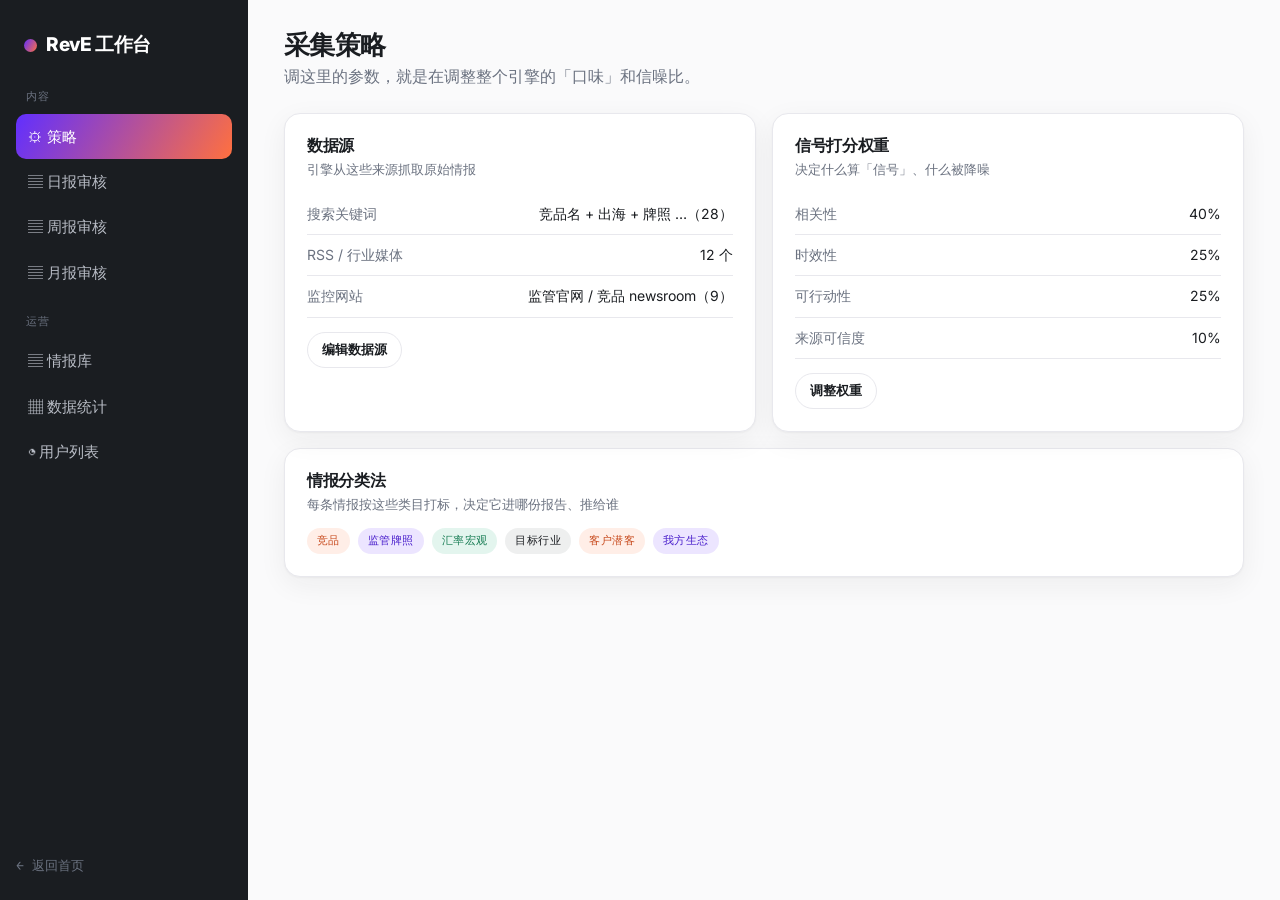
==== web/admin.html @ e2156d73 "feat: 固定两个演示用户 Alex(AE)/Cindy(AM)，扩大每日采集量 - app.html 入口改为两个固定用户卡片，对比 AE/AM 日报差异 - admin 用户列表精简为 Alex" ====
<!DOCTYPE html>
<html lang="zh-CN">
<head>
<meta charset="UTF-8">
<meta name="viewport" content="width=device-width,initial-scale=1">
<title>RevE 工作台 · Airwallex 销售情报</title>
<link rel="preconnect" href="https://fonts.googleapis.com">
<link href="https://fonts.googleapis.com/css2?family=Inter:wght@400;500;600;700;800&family=JetBrains+Mono:wght@400;600&display=swap" rel="stylesheet">
<link rel="stylesheet" href="assets/style.css">
</head>
<body>
<div class="admin">
  <!-- 侧栏 -->
  <aside class="side">
    <div class="wordmark"><span class="dot"></span>RevE 工作台</div>
    <div class="nav-label">内容</div>
    <div class="navitem on" data-p="p-strategy" onclick="nav(this)">⚙ 策略</div>
    <div class="navitem" data-p="p-daily" onclick="nav(this); loadReports()">▤ 日报审核</div>
    <div class="navitem" data-p="p-weekly" onclick="nav(this); loadWeekly()">▤ 周报审核</div>
    <div class="navitem" data-p="p-monthly" onclick="nav(this)">▤ 月报审核</div>
    <div class="nav-label">运营</div>
    <div class="navitem" data-p="p-db" onclick="nav(this); loadDB()">▤ 情报库</div>
    <div class="navitem" data-p="p-stats" onclick="nav(this)">▦ 数据统计</div>
    <div class="navitem" data-p="p-users" onclick="nav(this)">◔ 用户列表</div>
    <div style="position:absolute;bottom:22px"><a class="back" href="index.html" style="color:#6B7280">← 返回首页</a></div>
  </aside>

  <!-- 主区 -->
  <main class="main">

    <!-- 策略 -->
    <section id="p-strategy" class="panel on">
      <h1>采集策略</h1>
      <p class="desc">调这里的参数，就是在调整整个引擎的「口味」和信噪比。</p>
      <div class="grid-2">
        <div class="card tile">
          <h4>数据源</h4>
          <div class="hint">引擎从这些来源抓取原始情报</div>
          <div class="kv"><span class="k">搜索关键词</span><span>竞品名 + 出海 + 牌照 …（28）</span></div>
          <div class="kv"><span class="k">RSS / 行业媒体</span><span>12 个</span></div>
          <div class="kv"><span class="k">监控网站</span><span>监管官网 / 竞品 newsroom（9）</span></div>
          <button class="btn btn-ghost btn-sm" style="margin-top:14px">编辑数据源</button>
        </div>
        <div class="card tile">
          <h4>信号打分权重</h4>
          <div class="hint">决定什么算「信号」、什么被降噪</div>
          <div class="kv"><span class="k">相关性</span><span>40%</span></div>
          <div class="kv"><span class="k">时效性</span><span>25%</span></div>
          <div class="kv"><span class="k">可行动性</span><span>25%</span></div>
          <div class="kv"><span class="k">来源可信度</span><span>10%</span></div>
          <button class="btn btn-ghost btn-sm" style="margin-top:14px">调整权重</button>
        </div>
      </div>
      <div class="card tile" style="margin-top:16px">
        <h4>情报分类法</h4>
        <div class="hint">每条情报按这些类目打标，决定它进哪份报告、推给谁</div>
        <div style="display:flex;gap:8px;flex-wrap:wrap;margin-top:6px">
          <span class="chip cat-竞品">竞品</span><span class="chip cat-监管">监管牌照</span>
          <span class="chip cat-汇率">汇率宏观</span><span class="chip cat-行业">目标行业</span>
          <span class="chip cat-客户">客户潜客</span><span class="chip cat-我方">我方生态</span>
        </div>
      </div>
    </section>

    <!-- 日报审核 -->
    <section id="p-daily" class="panel">
      <h1>日报审核</h1>
      <p class="desc">引擎按天编排出候选日报（草稿），人工预览后确认发布。</p>
      <div class="card sched-card" onclick="openSched('日报')">
        <h4>⏰ 时间设置</h4>
        <div class="when"><span class="lab">审核时间：</span>每天 17:00</div>
        <div class="when"><span class="lab">发出时间：</span>每周一 09:30</div>
        <div class="statusline">点击修改</div>
      </div>
      <div style="margin-top:20px" id="reportList"><div class="muted">加载中…</div></div>
    </section>

    <!-- 周报审核 -->
    <section id="p-weekly" class="panel">
      <h1>周报审核</h1>
      <p class="desc">周报为人工编排、脚本上传的成品；按周排期，发布日 = 当周周一。</p>
      <div class="card sched-card" onclick="openSched('周报')">
        <h4>⏰ 时间设置</h4>
        <div class="when"><span class="lab">审核时间：</span>每周五 15:00</div>
        <div class="when"><span class="lab">发出时间：</span>每周一 09:30</div>
        <div class="statusline">点击修改</div>
      </div>
      <div style="margin-top:20px" id="weeklySlots"><div class="muted">加载中…</div></div>
    </section>

    <!-- 月报审核 -->
    <section id="p-monthly" class="panel">
      <h1>月报审核</h1>
      <p class="desc">人主导、AI 辅助的深度特刊。</p>
      <div class="card sched-card" onclick="openSched('月报')">
        <h4>⏰ 时间设置</h4>
        <div class="when"><span class="lab">审核时间：</span>每月 25 号</div>
        <div class="when"><span class="lab">发出时间：</span>每月 1 号 09:30</div>
        <div class="statusline">点击修改</div>
      </div>
      <div style="margin-top:20px" class="draftrow">
        <div><span class="pill draft">草稿</span>&nbsp; 月报 · 2026年6月特刊</div>
        <div style="display:flex;gap:8px"><a class="btn btn-ghost btn-sm" href="app.html">预览</a><button class="btn btn-grad btn-sm">确认发布</button></div>
      </div>
    </section>

    <!-- 数据统计 -->
    <section id="p-stats" class="panel">
      <h1>数据统计</h1>
      <p class="desc">谁看了什么、用了什么——让效果可被衡量，并回流去优化策略。</p>
      <div class="grid-3">
        <div class="card stat"><div class="n grad">82%</div><div class="l">本周日报打开率</div></div>
        <div class="card stat"><div class="n grad">37</div><div class="l">「生成话术」点击次数</div></div>
        <div class="card stat"><div class="n grad">5</div><div class="l">由情报触发的新建商机</div></div>
      </div>
      <div class="card tile" style="margin-top:16px">
        <h4>最被使用的情报（本周）</h4>
        <div class="hint">这些信号最常被点开/生成话术，可在策略里加权</div>
        <div class="kv"><span class="k">SHEIN 开放韩国站</span><span>14 次话术生成</span></div>
        <div class="kv"><span class="k">拉美中东新蓝海</span><span>9 次</span></div>
        <div class="kv"><span class="k">XTransfer IPO</span><span>7 次</span></div>
      </div>
    </section>

    <!-- 用户列表 -->
    <section id="p-users" class="panel">
      <h1>用户列表</h1>
      <p class="desc">管理身份、角色与负责的客户档案——这同时是个性化与路由的依据。</p>
      <div class="card tile">
        <table class="tbl">
          <thead><tr><th>姓名</th><th>角色</th><th>负责行业</th><th>本周活跃</th></tr></thead>
          <tbody>
            <tr><td>Alex</td><td>AE · 拓新</td><td>跨境电商</td><td>高</td></tr>
            <tr><td>Cindy</td><td>AM · 客户成功</td><td>SaaS</td><td>高</td></tr>
          </tbody>
        </table>
      </div>
    </section>

    <!-- 情报库 -->
    <section id="p-db" class="panel">
      <h1>情报库</h1>
      <p class="desc">引擎采集 + Refiner 加工后的真实数据，直接看库里有什么。</p>
      <div id="dbStats" class="grid-3" style="margin-bottom:16px"></div>
      <div class="tabs" style="padding:0 0 14px">
        <button class="tab on" data-f="refined" onclick="dbFilter(this)">已加工（信号）</button>
        <button class="tab" data-f="irrelevant" onclick="dbFilter(this)">已降噪（噪音）</button>
        <button class="tab" data-f="all" onclick="dbFilter(this)">全部</button>
      </div>
      <div class="card tile" style="padding:0;overflow:auto;max-height:64vh">
        <table class="tbl" id="dbTable">
          <thead><tr><th>状态</th><th>分类</th><th>角色</th><th>信号</th><th>分</th><th>来源</th><th>标题</th><th>点评</th></tr></thead>
          <tbody><tr><td colspan="8" style="padding:18px;color:var(--muted)">加载中…</td></tr></tbody>
        </table>
      </div>
    </section>

  </main>
</div>

<!-- 时间设置 modal -->
<div class="modal-bg" id="schedModal">
  <div class="modal">
    <button class="modal-x" onclick="closeSched()">×</button>
    <div class="eyebrow">时间设置</div>
    <h3 id="schedTitle"></h3>
    <div class="field"><label>审核时间</label><input id="reviewTime" type="text"></div>
    <div class="field"><label>发出时间</label><input id="sendTime" type="text"></div>
    <button class="btn btn-grad" style="justify-content:center" onclick="closeSched()">保存设置</button>
  </div>
</div>

<!-- 报告预览 modal -->
<div class="modal-bg" id="reportModal">
  <div class="modal" style="max-width:680px">
    <button class="modal-x" onclick="closeReport()">×</button>
    <div class="eyebrow">日报预览</div>
    <h3 id="mTitle"></h3>
    <div id="mBody" style="max-height:60vh;overflow:auto;margin-top:10px"></div>
  </div>
</div>

<script src="assets/data.js"></script>
<script>
function nav(el){
  document.querySelectorAll('.navitem').forEach(n=>n.classList.remove('on'));
  document.querySelectorAll('.panel').forEach(p=>p.classList.remove('on'));
  el.classList.add('on');
  document.getElementById(el.dataset.p).classList.add('on');
}
// ===== 日报审核：拉取按天编排出的报告草稿 =====
const RDIR='data/reports/';
let REPORTS=null, APPROVED={};
async function loadReports(){
  if(REPORTS){ renderReports(); return; }
  try{
    const r=await fetch(RDIR+'index.json',{cache:'no-store'}); REPORTS=(await r.json()).reports||[];
  }catch(e){ document.getElementById('reportList').innerHTML='<div class="muted">加载失败：'+e+'</div>'; return; }
  renderReports();
}
function renderReports(){
  const esc=s=>(s||'').toString().replace(/</g,'&lt;');
  document.getElementById('reportList').innerHTML = REPORTS.map(r=>{
    const key=r.date+'_'+r.role, pub=APPROVED[key];
    return '<div class="draftrow">'+
      '<div style="flex:1">'+
        '<span class="pill '+(pub?'live':'draft')+'">'+(pub?'已发布':'草稿')+'</span>&nbsp; '+
        '<b>'+r.date+' · '+r.role+'</b> <span class="muted" style="font-size:12px">'+r.count+' 条</span>'+
        '<div class="muted" style="font-size:12.5px;margin-top:4px">'+esc(r.lede)+'</div>'+
      '</div>'+
      '<div style="display:flex;gap:8px;align-items:center">'+
        '<button class="btn btn-ghost btn-sm" onclick="previewReport(\''+r.file+'\')">预览</button>'+
        '<button class="btn btn-grad btn-sm" onclick="approveReport(\''+key+'\',this)">'+(pub?'已发布':'通过发布')+'</button>'+
      '</div></div>';
  }).join('');
}
function approveReport(key,btn){ APPROVED[key]=true; btn.textContent='已发布'; btn.closest('.draftrow').querySelector('.pill').className='pill live'; btn.closest('.draftrow').querySelector('.pill').textContent='已发布'; }
async function previewReport(file){
  let d; try{ d=await (await fetch(RDIR+file,{cache:'no-store'})).json(); }catch(e){ return; }
  const esc=s=>(s||'').toString().replace(/</g,'&lt;');
  document.getElementById('mTitle').textContent=d.date+' · '+d.role+' 日报';
  document.getElementById('mBody').innerHTML='<div class="muted" style="margin-bottom:12px">'+esc(d.lede)+'</div>'+
    d.items.map((it,i)=>'<div style="padding:12px 0;border-top:1px solid var(--line)">'+
      '<div style="display:flex;gap:6px;flex-wrap:wrap;margin-bottom:6px"><span class="chip cat-'+((it.category||[])[0]||'行业')+'">'+(it.category||[]).join('/')+'</span><span class="chip">'+esc(it.signal_type)+'</span><span class="chip">分 '+it.score+'</span></div>'+
      '<b>'+(i+1)+'. '+esc(it.title)+'</b>'+
      '<div style="font-size:13px;color:#33373E;margin-top:4px">点评：'+esc(it.comment)+'</div>'+
      '<div style="font-size:13px;color:#33373E">动作：'+esc(it.action)+'</div>'+
      '<div class="src" style="margin-top:4px">来源：'+esc(it.source)+'</div></div>').join('');
  document.getElementById('reportModal').classList.add('show');
}
function closeReport(){document.getElementById('reportModal').classList.remove('show');}

const SCHED={
  '日报':{r:'每天 17:00', s:'每周一 09:30'},
  '周报':{r:'每周五 15:00', s:'每周一 09:30'},
  '月报':{r:'每月 25 号', s:'每月 1 号 09:30'}
};
function openSched(t){
  document.getElementById('schedTitle').textContent=t+' · 时间设置';
  document.getElementById('reviewTime').value=SCHED[t].r;
  document.getElementById('sendTime').value=SCHED[t].s;
  document.getElementById('schedModal').classList.add('show');
}
function closeSched(){document.getElementById('schedModal').classList.remove('show');}
document.getElementById('schedModal').addEventListener('click',e=>{if(e.target.id==='schedModal')closeSched();});

// ===== 情报库浏览（拉取引擎导出的 data/news.json）=====
let DB=null, DBFILTER='refined';
async function loadDB(){
  if(DB){ renderDB(); return; }
  try{
    const r=await fetch('data/news.json',{cache:'no-store'});
    DB=await r.json();
  }catch(e){
    document.querySelector('#dbTable tbody').innerHTML='<tr><td colspan="8" style="padding:18px">加载失败：'+e+'（引擎还没导出 data/news.json？）</td></tr>';
    return;
  }
  const s=DB.stats||{};
  document.getElementById('dbStats').innerHTML=
    statCard('总采集',s.total)+statCard('已加工 · 信号',s.refined)+statCard('已降噪 · 噪音',s.irrelevant);
  renderDB();
}
function statCard(l,n){return '<div class="card stat"><div class="n grad">'+(n??0)+'</div><div class="l">'+l+'</div></div>';}
function dbFilter(btn){
  document.querySelectorAll('#p-db .tab').forEach(t=>t.classList.remove('on'));
  btn.classList.add('on'); DBFILTER=btn.dataset.f; renderDB();
}
function renderDB(){
  if(!DB) return;
  const esc=s=>(s||'').toString().replace(/</g,'&lt;');
  let items=(DB.items||[]);
  if(DBFILTER!=='all') items=items.filter(i=>i.status===DBFILTER);
  const rows=items.map(i=>
    '<tr>'+
    '<td><span class="pill '+(i.status==='refined'?'live':'draft')+'">'+esc(i.status)+'</span></td>'+
    '<td style="font-size:12px">'+(i.category||[]).join('/')+'</td>'+
    '<td style="font-size:12px">'+(i.roles||[]).join('/')+'</td>'+
    '<td style="font-size:12px">'+esc(i.signal_type)+'</td>'+
    '<td>'+(i.s_total??'')+'</td>'+
    '<td style="font-size:12px;color:var(--muted);max-width:120px;overflow:hidden;text-overflow:ellipsis;white-space:nowrap">'+esc(i.source)+'</td>'+
    '<td style="max-width:300px"><a href="'+esc(i.url)+'" target="_blank">'+esc(i.title)+'</a></td>'+
    '<td style="max-width:340px;font-size:12.5px;color:#33373E">'+esc(i.comment)+'</td>'+
    '</tr>').join('');
  document.querySelector('#dbTable tbody').innerHTML=rows||'<tr><td colspan="8" style="padding:18px;color:var(--muted)">该筛选下无数据</td></tr>';
}

// ===== 周报审核：按周 slots（来自 /api/slots），脚本上传后这里出现草稿 → 通过发布 =====
const ST={empty:['待制作','draft'], draft:['草稿·待审核','draft'], published:['已发布','live']};
async function loadWeekly(){
  let slots;
  try{ slots=(await (await fetch('/api/slots?type=weekly',{cache:'no-store'})).json()).slots; }
  catch(e){ document.getElementById('weeklySlots').innerHTML='<div class="muted">加载失败：'+e+'（API 没起？）</div>'; return; }
  const esc=s=>(s||'').toString().replace(/</g,'&lt;');
  document.getElementById('weeklySlots').innerHTML = slots.map(s=>{
    const [label,cls]=ST[s.state]||ST.empty;
    const preview = s.url ? '<a class="btn btn-ghost btn-sm" href="'+s.url+'" target="_blank">预览</a>' : '';
    const pub = s.state==='draft' ? '<button class="btn btn-grad btn-sm" onclick="publishWeekly(\''+s.period+'\',this)">通过发布</button>' : '';
    return '<div class="draftrow">'+
      '<div style="flex:1"><span class="pill '+cls+'">'+label+'</span>&nbsp; <b>周报 · '+s.period+' 当周</b>'+
      (s.title?' <span class="muted" style="font-size:12px">'+esc(s.title)+'</span>':'')+
      ' <span class="muted" style="font-size:12px">（发布日 '+s.period+'）</span></div>'+
      '<div style="display:flex;gap:8px">'+preview+pub+'</div></div>';
  }).join('');
}
async function publishWeekly(period,btn){
  btn.disabled=true; btn.textContent='发布中…';
  try{
    const fd=new FormData(); fd.append('period',period); fd.append('type','weekly');
    const r=await fetch('/api/publish',{method:'POST',body:fd});
    if(!r.ok) throw new Error(r.status);
    loadWeekly();
  }catch(e){ btn.disabled=false; btn.textContent='通过发布'; alert('发布失败：'+e); }
}
</script>
</body>
</html>
---- web/assets/style.css ----
/* ===== Airwallex 销售情报平台 · 设计系统 =====
   品牌色：Shark #1A1D21 / Violet #612FFF / Orange #FF703F / White
   签名：紫→橙渐变 */

:root{
  --shark:#1A1D21;
  --ink:#1A1D21;
  --violet:#612FFF;
  --orange:#FF703F;
  --grad:linear-gradient(120deg,#612FFF 0%,#FF703F 100%);
  --grad-soft:linear-gradient(120deg,rgba(97,47,255,.10),rgba(255,112,63,.10));
  --paper:#FAFAFB;
  --card:#FFFFFF;
  --line:#E8E8ED;
  --muted:#6B7280;
  --muted-2:#9AA0AA;
  --ok:#1FA971;
  --radius:16px;
  --radius-sm:10px;
  --maxw:1120px;
  --shadow:0 1px 2px rgba(26,29,33,.04),0 8px 28px rgba(26,29,33,.06);
  --font:'Inter',-apple-system,BlinkMacSystemFont,'Segoe UI','PingFang SC','Microsoft YaHei',sans-serif;
  --mono:'JetBrains Mono','SFMono-Regular',Menlo,Consolas,monospace;
}

*{box-sizing:border-box}
html{scroll-behavior:smooth}
body{
  margin:0;font-family:var(--font);color:var(--ink);
  background:var(--paper);line-height:1.6;
  -webkit-font-smoothing:antialiased;
}
a{color:inherit;text-decoration:none}
h1,h2,h3,h4{margin:0;line-height:1.15;letter-spacing:-.02em;font-weight:700}
p{margin:0 0 1em}
img{max-width:100%}

.wrap{max-width:var(--maxw);margin:0 auto;padding:0 24px}
.eyebrow{font-family:var(--mono);font-size:12px;letter-spacing:.12em;text-transform:uppercase;color:var(--muted)}
.grad-text{background:var(--grad);-webkit-background-clip:text;background-clip:text;color:transparent}
.muted{color:var(--muted)}

/* ---- buttons ---- */
.btn{display:inline-flex;align-items:center;gap:8px;font-family:var(--font);font-weight:600;
  font-size:15px;padding:12px 20px;border-radius:999px;border:0;cursor:pointer;transition:.18s ease;
  background:var(--shark);color:#fff}
.btn:hover{transform:translateY(-1px)}
.btn:focus-visible{outline:2px solid var(--violet);outline-offset:2px}
.btn-grad{background:var(--grad);color:#fff}
.btn-ghost{background:transparent;color:var(--ink);border:1px solid var(--line)}
.btn-sm{padding:8px 14px;font-size:13px}

/* ---- tags / badges ---- */
.chip{display:inline-flex;align-items:center;gap:6px;font-family:var(--mono);font-size:11px;
  letter-spacing:.04em;padding:4px 10px;border-radius:999px;background:#F1F1F4;color:var(--muted);white-space:nowrap}
.chip.cat-竞品{background:rgba(255,112,63,.12);color:#C7491C}
.chip.cat-监管{background:rgba(97,47,255,.12);color:#4A1FCC}
.chip.cat-汇率{background:rgba(31,169,113,.12);color:#137A50}
.chip.cat-行业{background:rgba(26,29,33,.07);color:#1A1D21}
.chip.cat-客户{background:rgba(255,112,63,.12);color:#C7491C}
.chip.cat-我方{background:rgba(97,47,255,.12);color:#4A1FCC}
.badge-role{font-family:var(--mono);font-size:11px;font-weight:600;padding:3px 8px;border-radius:6px;
  border:1px solid var(--line);color:var(--muted)}
.signal-hot{color:var(--orange);font-weight:700}

/* ---- cards ---- */
.card{background:var(--card);border:1px solid var(--line);border-radius:var(--radius);box-shadow:var(--shadow)}

/* ========== HUB (index) ========== */
.hub{background:var(--shark);color:#fff;min-height:100vh;display:flex;flex-direction:column}
.hub .topbar{display:flex;align-items:center;justify-content:space-between;padding:22px 0}
.wordmark{font-weight:800;font-size:19px;letter-spacing:-.02em;display:flex;align-items:center;gap:9px}
.wordmark .dot{width:13px;height:13px;border-radius:50%;background:var(--grad)}
.hub-hero{flex:1;display:flex;flex-direction:column;justify-content:center;padding:40px 0 24px}
.hub-hero h1{font-size:clamp(38px,6vw,72px);font-weight:800;max-width:16ch}
.hub-hero .lead{font-size:clamp(17px,2vw,21px);color:#B9BDC6;max-width:54ch;margin-top:20px}
.entry-grid{display:grid;grid-template-columns:repeat(3,1fr);gap:18px;padding:40px 0 60px}
.entry{position:relative;display:block;padding:28px;border-radius:var(--radius);
  background:#23272D;border:1px solid #2E333A;transition:.2s ease;overflow:hidden}
.entry:hover{transform:translateY(-3px);border-color:#3a4049}
.entry:focus-visible{outline:2px solid var(--violet);outline-offset:2px}
.entry .num{font-family:var(--mono);font-size:13px;color:var(--orange)}
.entry h3{font-size:22px;margin:14px 0 8px}
.entry p{color:#9AA0AA;font-size:14px;margin:0 0 20px}
.entry .go{font-family:var(--mono);font-size:13px;color:#fff}
.entry::after{content:"";position:absolute;left:0;bottom:0;height:3px;width:100%;background:var(--grad);
  transform:scaleX(0);transform-origin:left;transition:transform .25s ease}
.entry:hover::after{transform:scaleX(1)}

/* ========== shared light page header ========== */
.pagehead{background:#fff;border-bottom:1px solid var(--line);position:sticky;top:0;z-index:20}
.pagehead .row{display:flex;align-items:center;justify-content:space-between;padding:16px 0}
.pagehead .wordmark{color:var(--ink)}
.back{font-family:var(--mono);font-size:13px;color:var(--muted)}

/* ========== solution page ========== */
.sol-hero{padding:64px 0 36px}
.sol-hero h1{font-size:clamp(32px,5vw,56px);max-width:18ch}
.sol-hero .lead{font-size:19px;color:var(--muted);max-width:60ch;margin-top:18px}
.sol-layout{display:grid;grid-template-columns:220px 1fr;gap:48px;padding:24px 0 80px;align-items:start}
.sol-toc{position:sticky;top:88px;font-size:14px}
.sol-toc a{display:block;padding:7px 0;color:var(--muted);border-left:2px solid var(--line);padding-left:14px}
.sol-toc a:hover{color:var(--ink);border-color:var(--violet)}
.sol-body section{margin-bottom:48px}
.sol-body h2{font-size:26px;margin-bottom:14px;display:flex;align-items:baseline;gap:12px}
.sol-body h2 .s-no{font-family:var(--mono);font-size:14px;color:var(--orange)}
.sol-body p{color:#33373E;max-width:68ch}
.sol-body .callout{background:var(--grad-soft);border-radius:var(--radius);padding:20px 22px;border:1px solid var(--line)}
.cadence-table{width:100%;border-collapse:collapse;margin-top:8px;font-size:14px}
.cadence-table th,.cadence-table td{text-align:left;padding:11px 12px;border-bottom:1px solid var(--line)}
.cadence-table th{font-family:var(--mono);font-size:12px;color:var(--muted);font-weight:600}

/* ========== app (user) ========== */
.app-bg{min-height:100vh;background:var(--paper)}
.auth-wrap{max-width:440px;margin:8vh auto;padding:0 24px}
.auth-card{padding:34px}
.auth-card h1{font-size:28px;margin-bottom:6px}
.auth-card .sub{color:var(--muted);margin-bottom:26px}
.field{margin-bottom:18px}
.field label{display:block;font-size:13px;font-weight:600;margin-bottom:7px}
.field input,.field select{width:100%;padding:12px 14px;border:1px solid var(--line);border-radius:var(--radius-sm);
  font-family:var(--font);font-size:15px;background:#fff}
.field input:focus,.field select:focus{outline:2px solid var(--violet);outline-offset:0;border-color:var(--violet)}
.role-opts{display:grid;grid-template-columns:1fr 1fr;gap:10px}
.role-opt{border:1px solid var(--line);border-radius:var(--radius-sm);padding:14px;cursor:pointer;transition:.15s}
.role-opt:hover{border-color:var(--violet)}
.role-opt.sel{border-color:var(--violet);background:var(--grad-soft)}
.role-opt strong{display:block;font-size:15px}
.role-opt span{font-size:12px;color:var(--muted)}

/* 两个固定用户：Alex(AE) / Cindy(AM) */
.user-opts{display:flex;flex-direction:column;gap:12px;margin-top:6px}
.user-opt{display:flex;align-items:center;gap:14px;border:1px solid var(--line);border-radius:var(--radius-sm);
  padding:16px;cursor:pointer;transition:.15s}
.user-opt:hover{border-color:var(--violet);background:var(--grad-soft)}
.user-opt .ua{width:44px;height:44px;border-radius:50%;display:flex;align-items:center;justify-content:center;
  font-weight:800;font-size:18px;color:#fff;flex:none}
.user-opt .ua-ae{background:var(--violet)}
.user-opt .ua-am{background:var(--orange)}
.user-opt .ut{flex:1}
.user-opt .ut strong{display:block;font-size:16px}
.user-opt .ut span{font-size:12.5px;color:var(--muted)}
.user-opt .ugo{color:var(--muted-2);font-size:18px}

.report-top{padding:30px 0 10px;display:flex;align-items:flex-end;justify-content:space-between;flex-wrap:wrap;gap:12px}
.report-top h1{font-size:30px}
.report-top .who{font-size:14px;color:var(--muted)}
.report-meta{font-family:var(--mono);font-size:12px;color:var(--muted);margin-top:4px}
.tabs{display:flex;gap:8px;padding:14px 0 24px}
.tab{font-family:var(--mono);font-size:13px;padding:8px 16px;border-radius:999px;border:1px solid var(--line);
  background:#fff;cursor:pointer;color:var(--muted)}
.tab.on{background:var(--shark);color:#fff;border-color:var(--shark)}

.intel{padding:22px 24px;margin-bottom:14px}
.intel .meta{display:flex;align-items:center;gap:8px;flex-wrap:wrap;margin-bottom:10px}
.intel h3{font-size:18px;margin-bottom:10px}
.intel .line{font-size:14.5px;color:#33373E;margin-bottom:6px}
.intel .line b{color:var(--ink)}
.intel .foot{display:flex;align-items:center;justify-content:space-between;margin-top:14px;gap:12px;flex-wrap:wrap}
.intel .src{font-family:var(--mono);font-size:11px;color:var(--muted-2)}
.denoise{padding:18px 22px;border:1px dashed var(--line);border-radius:var(--radius);background:#fff;color:var(--muted);font-size:13.5px;margin-bottom:40px}
.denoise b{color:var(--ink)}

/* 分类色（完整名称，与 config CATEGORIES 对应）*/
.chip.cat-竞品,.chip.cat-客户潜客{background:rgba(255,112,63,.12);color:#C7491C}
.chip.cat-监管牌照,.chip.cat-我方生态{background:rgba(97,47,255,.12);color:#4A1FCC}
.chip.cat-汇率宏观{background:rgba(31,169,113,.12);color:#137A50}
.chip.cat-目标行业{background:rgba(26,29,33,.07);color:#1A1D21}

/* ---- 日期选择器（前一天 / 日历下拉 / 后一天）---- */
.datebar{position:relative;padding:14px 0 24px}
.dayrow{display:flex;align-items:center;gap:10px}
.daynav{font-family:var(--mono);font-size:13px;padding:9px 14px;border-radius:999px;
  border:1px solid var(--line);background:#fff;cursor:pointer;color:var(--ink);transition:.15s;white-space:nowrap}
.daynav:hover:not(:disabled){border-color:var(--violet);color:var(--violet)}
.daynav:disabled{opacity:.4;cursor:not-allowed}
.datebtn{display:inline-flex;align-items:center;gap:10px;font-family:var(--mono);font-size:14px;
  padding:9px 16px;border-radius:999px;border:1px solid var(--line);background:#fff;cursor:pointer;color:var(--ink)}
.datebtn:hover{border-color:var(--violet)}
.datebtn .caret{color:var(--muted);transition:.2s}
.datebar.open .datebtn .caret{transform:rotate(180deg)}
.calpop{position:absolute;top:calc(100% - 8px);left:0;z-index:30;width:300px;background:#fff;
  border:1px solid var(--line);border-radius:var(--radius);box-shadow:var(--shadow);padding:16px;display:none}
.datebar.open .calpop{display:block}
.cal-head{display:flex;align-items:center;justify-content:space-between;margin-bottom:12px}
.cal-head .cal-title{font-weight:700;font-size:15px}
.cal-nav{width:30px;height:30px;border-radius:8px;border:1px solid var(--line);background:#fff;cursor:pointer;
  color:var(--ink);font-size:16px;line-height:1;display:flex;align-items:center;justify-content:center}
.cal-nav:hover{border-color:var(--violet);color:var(--violet)}
.cal-grid{display:grid;grid-template-columns:repeat(7,1fr);gap:4px}
.cal-dow{font-family:var(--mono);font-size:11px;color:var(--muted-2);text-align:center;padding:4px 0}
.cal-day{aspect-ratio:1;display:flex;flex-direction:column;align-items:center;justify-content:center;
  font-size:13px;border-radius:8px;color:var(--muted-2);position:relative}
.cal-day.has{color:var(--ink);cursor:pointer;font-weight:600}
.cal-day.has:hover{background:var(--grad-soft)}
.cal-day.has::after{content:"";position:absolute;bottom:5px;width:4px;height:4px;border-radius:50%;background:var(--violet)}
.cal-day.sel{background:var(--grad);color:#fff}
.cal-day.sel::after{background:#fff}
.cal-day.today{outline:1px solid var(--line)}
.cal-foot{font-size:12px;color:var(--muted);margin-top:12px;display:flex;align-items:center;gap:6px}
.cal-foot .dot-legend{width:5px;height:5px;border-radius:50%;background:var(--violet);display:inline-block}
.intel a{color:inherit}
.intel a:hover{color:var(--violet)}
.empty-day{padding:40px 24px;text-align:center;color:var(--muted);border:1px dashed var(--line);border-radius:var(--radius)}
.loader{display:flex;flex-direction:column;align-items:center;justify-content:center;gap:14px;padding:80px 24px;color:var(--muted);font-size:13px}
.spinner{width:34px;height:34px;border-radius:50%;border:3px solid var(--line);border-top-color:var(--violet);animation:spin .8s linear infinite}
@keyframes spin{to{transform:rotate(360deg)}}

/* modal */
.modal-bg{position:fixed;inset:0;background:rgba(26,29,33,.5);display:none;align-items:center;justify-content:center;z-index:50;padding:24px}
.modal-bg.show{display:flex}
.modal{background:#fff;border-radius:var(--radius);max-width:560px;width:100%;padding:28px;box-shadow:var(--shadow)}
.modal h3{font-size:20px;margin-bottom:6px}
.modal .pitch{white-space:pre-wrap;background:var(--paper);border:1px solid var(--line);border-radius:var(--radius-sm);
  padding:16px;font-size:14px;margin:14px 0;line-height:1.7}
.modal-x{float:right;cursor:pointer;color:var(--muted);font-size:20px;border:0;background:none}

/* ========== admin ========== */
.admin{display:grid;grid-template-columns:248px 1fr;min-height:100vh}
.side{background:var(--shark);color:#fff;padding:24px 16px;position:sticky;top:0;height:100vh}
.side .wordmark{color:#fff;margin:6px 8px 28px}
.side .nav-label{font-family:var(--mono);font-size:11px;color:#6B7280;padding:0 10px;margin:18px 0 8px;letter-spacing:.1em}
.navitem{display:flex;align-items:center;gap:10px;padding:11px 12px;border-radius:var(--radius-sm);
  color:#B9BDC6;cursor:pointer;font-size:14.5px;transition:.15s}
.navitem:hover{background:#23272D;color:#fff}
.navitem.on{background:var(--grad);color:#fff}
.main{padding:30px 36px;background:var(--paper)}
.main h1{font-size:26px;margin-bottom:4px}
.main .desc{color:var(--muted);margin-bottom:24px}
.panel{display:none}
.panel.on{display:block}

.grid-2{display:grid;grid-template-columns:1fr 1fr;gap:16px}
.grid-3{display:grid;grid-template-columns:repeat(3,1fr);gap:16px}
.tile{padding:22px}
.tile h4{font-size:16px;margin-bottom:4px}
.tile .hint{font-size:13px;color:var(--muted);margin-bottom:14px}
.kv{display:flex;justify-content:space-between;padding:9px 0;border-bottom:1px solid var(--line);font-size:14px}
.kv:last-child{border-bottom:0}
.kv .k{color:var(--muted)}
.stat{padding:22px}
.stat .n{font-size:34px;font-weight:800;letter-spacing:-.03em}
.stat .n.grad{background:var(--grad);-webkit-background-clip:text;background-clip:text;color:transparent}
.stat .l{font-size:13px;color:var(--muted)}
.sched-card{padding:22px;cursor:pointer;transition:.18s;position:relative}
.sched-card:hover{transform:translateY(-2px);border-color:var(--violet)}
.sched-card .when{font-family:var(--mono);font-size:13px;color:var(--ink);margin-top:8px}
.sched-card .when .lab{color:var(--muted)}
.statusline{font-family:var(--mono);font-size:11px;color:var(--ok);margin-top:12px}
.tbl{width:100%;border-collapse:collapse;font-size:14px}
.tbl th,.tbl td{text-align:left;padding:11px 12px;border-bottom:1px solid var(--line)}
.tbl th{font-family:var(--mono);font-size:11px;color:var(--muted);font-weight:600}
.draftrow{display:flex;align-items:center;justify-content:space-between;padding:14px 18px;border:1px solid var(--line);
  border-radius:var(--radius-sm);margin-bottom:10px;background:#fff}
.pill{font-family:var(--mono);font-size:11px;padding:3px 9px;border-radius:999px}
.pill.draft{background:rgba(255,112,63,.12);color:#C7491C}
.pill.live{background:rgba(31,169,113,.12);color:#137A50}

/* ========== responsive ========== */
@media (max-width:860px){
  .entry-grid{grid-template-columns:1fr}
  .sol-layout{grid-template-columns:1fr}
  .sol-toc{display:none}
  .admin{grid-template-columns:1fr}
  .side{position:static;height:auto}
  .grid-2,.grid-3{grid-template-columns:1fr}
}
@media (prefers-reduced-motion:reduce){*{transition:none!important;scroll-behavior:auto}}
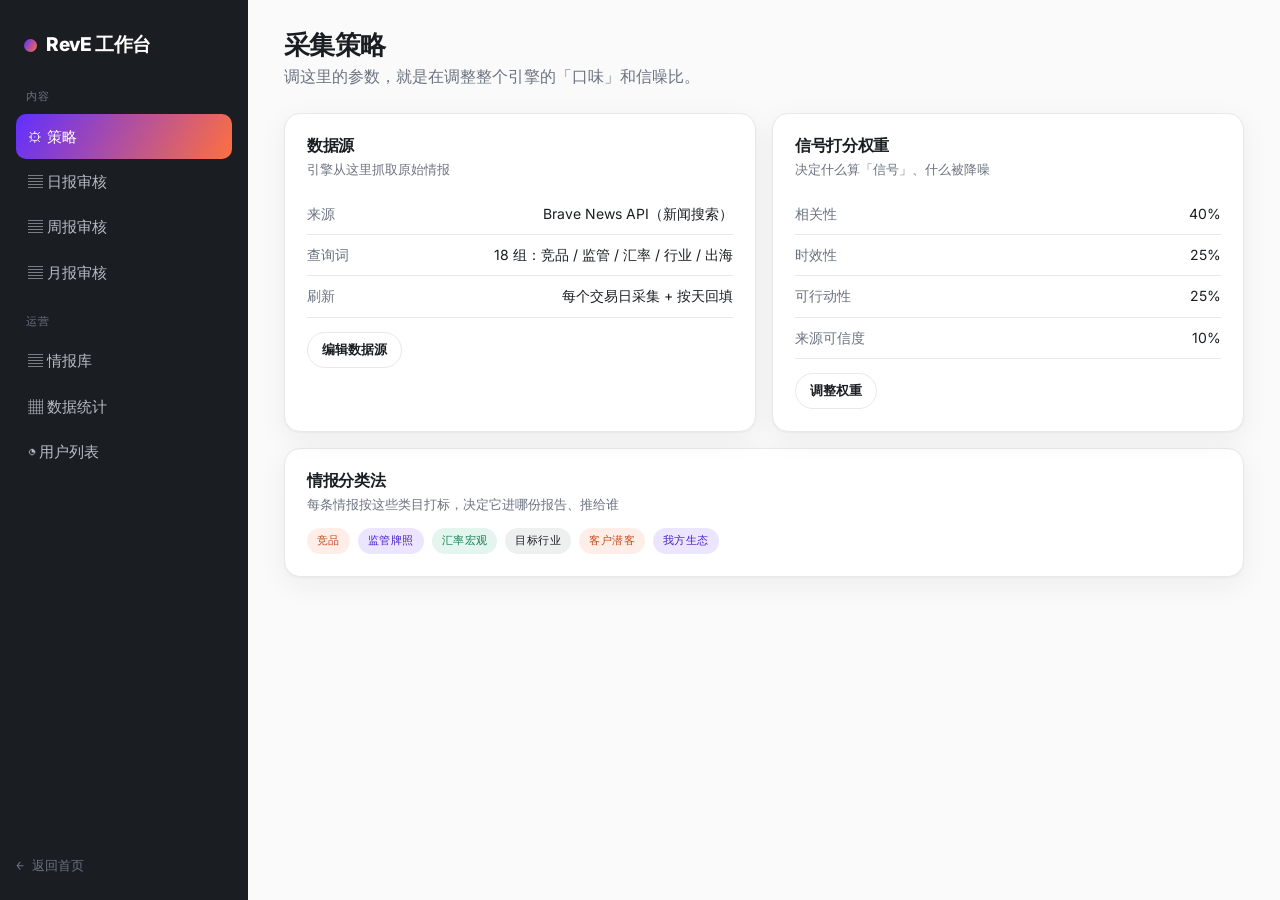
==== commit abe1e4d9: "chore: 清理过期内容 + 控制台数据统计接真实反馈 清理： - 删除孤儿 assets/data.js（前端已改用真实日报 JSON） - 删除过期 docs/架构图.drawio.xml（已被" ====
--- a/web/admin.html
+++ b/web/admin.html
@@ -20,7 +20,7 @@
     <div class="navitem" data-p="p-monthly" onclick="nav(this)">▤ 月报审核</div>
     <div class="nav-label">运营</div>
     <div class="navitem" data-p="p-db" onclick="nav(this); loadDB()">▤ 情报库</div>
-    <div class="navitem" data-p="p-stats" onclick="nav(this)">▦ 数据统计</div>
+    <div class="navitem" data-p="p-stats" onclick="nav(this); loadStats()">▦ 数据统计</div>
     <div class="navitem" data-p="p-users" onclick="nav(this)">◔ 用户列表</div>
     <div style="position:absolute;bottom:22px"><a class="back" href="index.html" style="color:#6B7280">← 返回首页</a></div>
   </aside>
@@ -35,10 +35,10 @@
       <div class="grid-2">
         <div class="card tile">
           <h4>数据源</h4>
-          <div class="hint">引擎从这些来源抓取原始情报</div>
-          <div class="kv"><span class="k">搜索关键词</span><span>竞品名 + 出海 + 牌照 …（28）</span></div>
-          <div class="kv"><span class="k">RSS / 行业媒体</span><span>12 个</span></div>
-          <div class="kv"><span class="k">监控网站</span><span>监管官网 / 竞品 newsroom（9）</span></div>
+          <div class="hint">引擎从这里抓取原始情报</div>
+          <div class="kv"><span class="k">来源</span><span>Brave News API（新闻搜索）</span></div>
+          <div class="kv"><span class="k">查询词</span><span>18 组：竞品 / 监管 / 汇率 / 行业 / 出海</span></div>
+          <div class="kv"><span class="k">刷新</span><span>每个交易日采集 + 按天回填</span></div>
           <button class="btn btn-ghost btn-sm" style="margin-top:14px">编辑数据源</button>
         </div>
         <div class="card tile">
@@ -68,8 +68,8 @@
       <p class="desc">引擎按天编排出候选日报（草稿），人工预览后确认发布。</p>
       <div class="card sched-card" onclick="openSched('日报')">
         <h4>⏰ 时间设置</h4>
-        <div class="when"><span class="lab">审核时间：</span>每天 17:00</div>
-        <div class="when"><span class="lab">发出时间：</span>每周一 09:30</div>
+        <div class="when"><span class="lab">审核时间：</span>每个交易日 17:00（次日报）</div>
+        <div class="when"><span class="lab">发出时间：</span>每个交易日 08:30</div>
         <div class="statusline">点击修改</div>
       </div>
       <div style="margin-top:20px" id="reportList"><div class="muted">加载中…</div></div>
@@ -99,26 +99,19 @@
         <div class="statusline">点击修改</div>
       </div>
       <div style="margin-top:20px" class="draftrow">
-        <div><span class="pill draft">草稿</span>&nbsp; 月报 · 2026年6月特刊</div>
-        <div style="display:flex;gap:8px"><a class="btn btn-ghost btn-sm" href="app.html">预览</a><button class="btn btn-grad btn-sm">确认发布</button></div>
+        <div><span class="pill draft">待制作</span>&nbsp; 月报 · 2026年6月特刊 <span class="muted" style="font-size:12px">人主导深度特刊，本期暂未制作（见 samples/月报样例）</span></div>
       </div>
     </section>
 
     <!-- 数据统计 -->
     <section id="p-stats" class="panel">
       <h1>数据统计</h1>
-      <p class="desc">谁看了什么、用了什么——让效果可被衡量，并回流去优化策略。</p>
-      <div class="grid-3">
-        <div class="card stat"><div class="n grad">82%</div><div class="l">本周日报打开率</div></div>
-        <div class="card stat"><div class="n grad">37</div><div class="l">「生成话术」点击次数</div></div>
-        <div class="card stat"><div class="n grad">5</div><div class="l">由情报触发的新建商机</div></div>
-      </div>
+      <p class="desc">用户每点一次「有用 / 没用」，都会回流到这里——让效果可被衡量，并反哺 Refiner 的信噪比。</p>
+      <div id="statCards" class="grid-3"><div class="muted">加载中…</div></div>
       <div class="card tile" style="margin-top:16px">
-        <h4>最被使用的情报（本周）</h4>
-        <div class="hint">这些信号最常被点开/生成话术，可在策略里加权</div>
-        <div class="kv"><span class="k">SHEIN 开放韩国站</span><span>14 次话术生成</span></div>
-        <div class="kv"><span class="k">拉美中东新蓝海</span><span>9 次</span></div>
-        <div class="kv"><span class="k">XTransfer IPO</span><span>7 次</span></div>
+        <h4>最受认可的情报</h4>
+        <div class="hint">被标「有用」最多的情报——可在策略里给这类信号加权</div>
+        <div id="statTop"><div class="muted">加载中…</div></div>
       </div>
     </section>
 
@@ -180,7 +173,6 @@
   </div>
 </div>
 
-<script src="assets/data.js"></script>
 <script>
 function nav(el){
   document.querySelectorAll('.navitem').forEach(n=>n.classList.remove('on'));
@@ -231,7 +223,7 @@
 function closeReport(){document.getElementById('reportModal').classList.remove('show');}
 
 const SCHED={
-  '日报':{r:'每天 17:00', s:'每周一 09:30'},
+  '日报':{r:'每个交易日 17:00（次日报）', s:'每个交易日 08:30'},
   '周报':{r:'每周五 15:00', s:'每周一 09:30'},
   '月报':{r:'每月 25 号', s:'每月 1 号 09:30'}
 };
@@ -243,6 +235,23 @@
 }
 function closeSched(){document.getElementById('schedModal').classList.remove('show');}
 document.getElementById('schedModal').addEventListener('click',e=>{if(e.target.id==='schedModal')closeSched();});
+
+// ===== 数据统计（真实反馈，来自 /api/stats）=====
+async function loadStats(){
+  let d;
+  try{ d=await (await fetch('/api/stats',{cache:'no-store'})).json(); }
+  catch(e){ document.getElementById('statCards').innerHTML='<div class="muted">加载失败：'+e+'（API 没起？）</div>'; return; }
+  const rate = d.useful_rate==null ? '—' : d.useful_rate+'%';
+  document.getElementById('statCards').innerHTML=
+    statCard('合格情报（库内）', d.refined)+
+    statCard('收到反馈', d.total)+
+    statCard('有用率', rate);
+  const esc=s=>(s||'').toString().replace(/</g,'&lt;');
+  const top=d.top||[];
+  document.getElementById('statTop').innerHTML = top.length
+    ? top.map(t=>'<div class="kv"><span class="k">'+esc(t.title)+'</span><span>👍 '+t.up+'</span></div>').join('')
+    : '<div class="muted" style="padding:8px 0">还没有「有用」反馈——去用户端点几下 👍 就会出现在这里。</div>';
+}
 
 // ===== 情报库浏览（拉取引擎导出的 data/news.json）=====
 let DB=null, DBFILTER='refined';
--- a/web/assets/style.css
+++ b/web/assets/style.css
@@ -158,6 +158,19 @@
 .intel .line b{color:var(--ink)}
 .intel .foot{display:flex;align-items:center;justify-content:space-between;margin-top:14px;gap:12px;flex-wrap:wrap}
 .intel .src{font-family:var(--mono);font-size:11px;color:var(--muted-2)}
+.card-actions{display:flex;align-items:center;gap:8px}
+.fbgroup{display:inline-flex;gap:4px}
+.fb{border:1px solid var(--line);background:#fff;border-radius:999px;width:34px;height:30px;cursor:pointer;
+  font-size:14px;line-height:1;transition:.15s}
+.fb:hover{border-color:var(--violet);transform:translateY(-1px)}
+.fb-tip{font-family:var(--mono);font-size:11px;color:var(--ok)}
+/* 匹配客户弹窗里的客户卡 */
+.mcli{border:1px solid var(--line);border-radius:var(--radius-sm);padding:16px;margin-bottom:12px}
+.mcli-h{display:flex;align-items:center;gap:8px;margin-bottom:8px}
+.mcli-h strong{font-size:15px}
+.mcli .line{font-size:14px;color:#33373E;margin-bottom:5px}
+.mcli .btn-sm{margin-top:8px}
+.pitch-slot:not(:empty){margin-top:10px}
 .denoise{padding:18px 22px;border:1px dashed var(--line);border-radius:var(--radius);background:#fff;color:var(--muted);font-size:13.5px;margin-bottom:40px}
 .denoise b{color:var(--ink)}
 
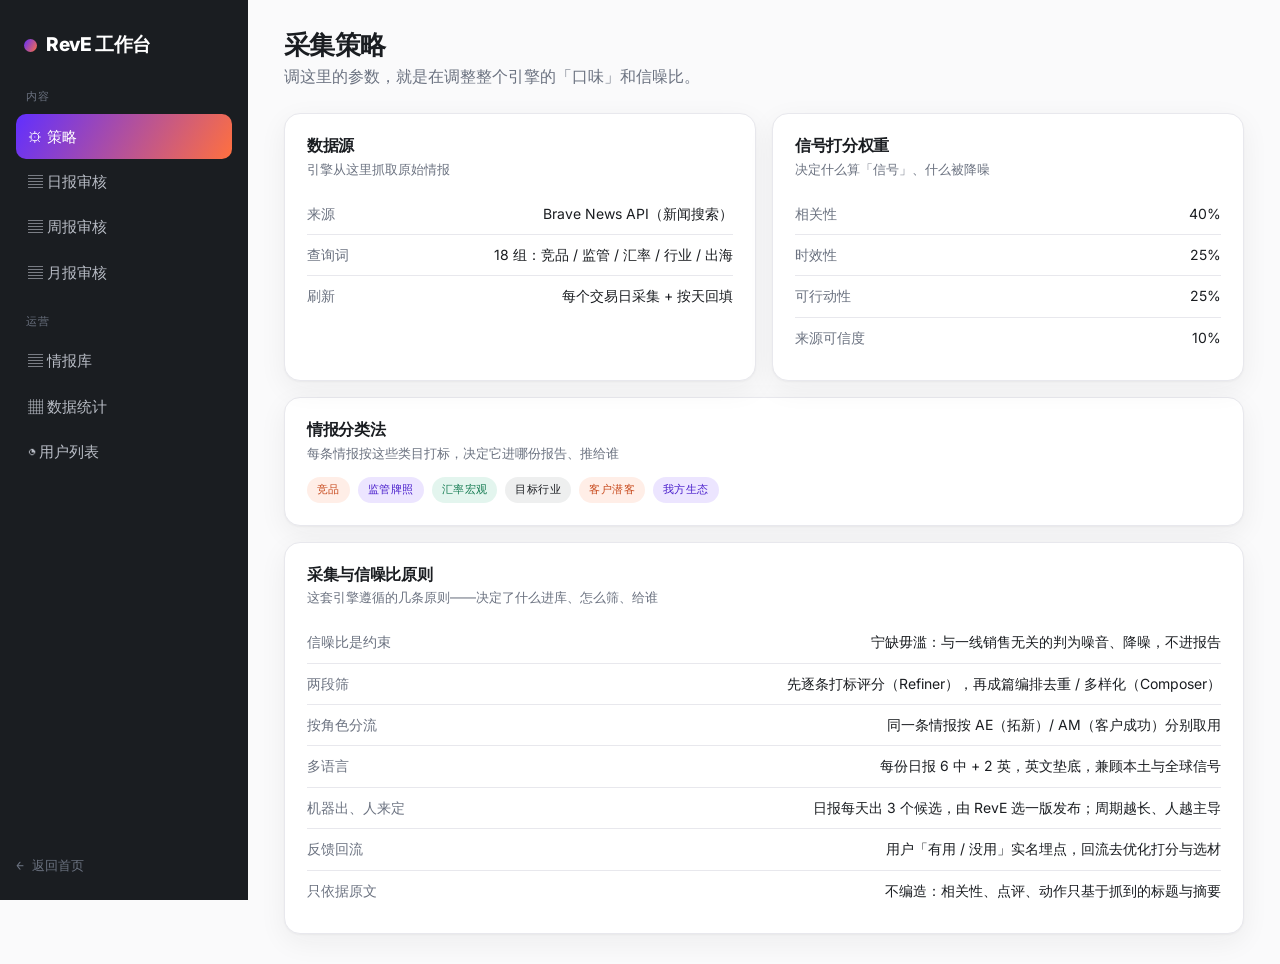
==== commit cc30d538: "fix(admin): 情报库刷新 + 数据统计扩充 + 策略页加原则说明 - export.py 修 dict_row 下 cnt()[0] 的 bug（导致导出卡死、情报库停在旧数据），   并补" ====
--- a/web/admin.html
+++ b/web/admin.html
@@ -17,7 +17,7 @@
     <div class="navitem on" data-p="p-strategy" onclick="nav(this)">⚙ 策略</div>
     <div class="navitem" data-p="p-daily" onclick="nav(this); loadReports()">▤ 日报审核</div>
     <div class="navitem" data-p="p-weekly" onclick="nav(this); loadWeekly()">▤ 周报审核</div>
-    <div class="navitem" data-p="p-monthly" onclick="nav(this)">▤ 月报审核</div>
+    <div class="navitem" data-p="p-monthly" onclick="nav(this); loadMonthlyAdmin()">▤ 月报审核</div>
     <div class="nav-label">运营</div>
     <div class="navitem" data-p="p-db" onclick="nav(this); loadDB()">▤ 情报库</div>
     <div class="navitem" data-p="p-stats" onclick="nav(this); loadStats()">▦ 数据统计</div>
@@ -39,7 +39,6 @@
           <div class="kv"><span class="k">来源</span><span>Brave News API（新闻搜索）</span></div>
           <div class="kv"><span class="k">查询词</span><span>18 组：竞品 / 监管 / 汇率 / 行业 / 出海</span></div>
           <div class="kv"><span class="k">刷新</span><span>每个交易日采集 + 按天回填</span></div>
-          <button class="btn btn-ghost btn-sm" style="margin-top:14px">编辑数据源</button>
         </div>
         <div class="card tile">
           <h4>信号打分权重</h4>
@@ -48,7 +47,6 @@
           <div class="kv"><span class="k">时效性</span><span>25%</span></div>
           <div class="kv"><span class="k">可行动性</span><span>25%</span></div>
           <div class="kv"><span class="k">来源可信度</span><span>10%</span></div>
-          <button class="btn btn-ghost btn-sm" style="margin-top:14px">调整权重</button>
         </div>
       </div>
       <div class="card tile" style="margin-top:16px">
@@ -59,6 +57,17 @@
           <span class="chip cat-汇率">汇率宏观</span><span class="chip cat-行业">目标行业</span>
           <span class="chip cat-客户">客户潜客</span><span class="chip cat-我方">我方生态</span>
         </div>
+      </div>
+      <div class="card tile" style="margin-top:16px">
+        <h4>采集与信噪比原则</h4>
+        <div class="hint">这套引擎遵循的几条原则——决定了什么进库、怎么筛、给谁</div>
+        <div class="kv"><span class="k">信噪比是约束</span><span>宁缺毋滥：与一线销售无关的判为噪音、降噪，不进报告</span></div>
+        <div class="kv"><span class="k">两段筛</span><span>先逐条打标评分（Refiner），再成篇编排去重 / 多样化（Composer）</span></div>
+        <div class="kv"><span class="k">按角色分流</span><span>同一条情报按 AE（拓新）/ AM（客户成功）分别取用</span></div>
+        <div class="kv"><span class="k">多语言</span><span>每份日报 6 中 + 2 英，英文垫底，兼顾本土与全球信号</span></div>
+        <div class="kv"><span class="k">机器出、人来定</span><span>日报每天出 3 个候选，由 RevE 选一版发布；周期越长、人越主导</span></div>
+        <div class="kv"><span class="k">反馈回流</span><span>用户「有用 / 没用」实名埋点，回流去优化打分与选材</span></div>
+        <div class="kv"><span class="k">只依据原文</span><span>不编造：相关性、点评、动作只基于抓到的标题与摘要</span></div>
       </div>
     </section>
 
@@ -98,9 +107,7 @@
         <div class="when"><span class="lab">发出时间：</span>每月 1 号 09:30</div>
         <div class="statusline">点击修改</div>
       </div>
-      <div style="margin-top:20px" class="draftrow">
-        <div><span class="pill draft">待制作</span>&nbsp; 月报 · 2026年6月特刊 <span class="muted" style="font-size:12px">人主导深度特刊，本期暂未制作（见 samples/月报样例）</span></div>
-      </div>
+      <div style="margin-top:20px" id="monthlySlots"><div class="muted">加载中…</div></div>
     </section>
 
     <!-- 数据统计 -->
@@ -180,45 +187,53 @@
   el.classList.add('on');
   document.getElementById(el.dataset.p).classList.add('on');
 }
-// ===== 日报审核：拉取按天编排出的报告草稿 =====
-const RDIR='data/reports/';
-let REPORTS=null, APPROVED={};
+// ===== 日报审核：每天 3 个 release candidate，选一版发布（落库，走 /api/daily/*）=====
+let DAYS=null;
 async function loadReports(){
-  if(REPORTS){ renderReports(); return; }
-  try{
-    const r=await fetch(RDIR+'index.json',{cache:'no-store'}); REPORTS=(await r.json()).reports||[];
-  }catch(e){ document.getElementById('reportList').innerHTML='<div class="muted">加载失败：'+e+'</div>'; return; }
-  renderReports();
-}
-function renderReports(){
-  const esc=s=>(s||'').toString().replace(/</g,'&lt;');
-  document.getElementById('reportList').innerHTML = REPORTS.map(r=>{
-    const key=r.date+'_'+r.role, pub=APPROVED[key];
+  let d;
+  try{ d=await (await fetch('/api/daily/list',{cache:'no-store'})).json(); }
+  catch(e){ document.getElementById('reportList').innerHTML='<div class="muted">加载失败：'+e+'（API 没起？）</div>'; return; }
+  DAYS=d.days||[];
+  if(!DAYS.length){ document.getElementById('reportList').innerHTML='<div class="muted">还没有日报候选，引擎 compose 后出现。</div>'; return; }
+  document.getElementById('reportList').innerHTML = DAYS.map(x=>{
+    const pub = x.published_no!=null;
     return '<div class="draftrow">'+
       '<div style="flex:1">'+
-        '<span class="pill '+(pub?'live':'draft')+'">'+(pub?'已发布':'草稿')+'</span>&nbsp; '+
-        '<b>'+r.date+' · '+r.role+'</b> <span class="muted" style="font-size:12px">'+r.count+' 条</span>'+
-        '<div class="muted" style="font-size:12.5px;margin-top:4px">'+esc(r.lede)+'</div>'+
+        '<span class="pill '+(pub?'live':'draft')+'">'+(pub?'已发布 RC'+x.published_no:'待审核')+'</span>&nbsp; '+
+        '<b>日报 · '+x.date+'</b> <span class="muted" style="font-size:12px">'+x.cands+' 个候选</span>'+
       '</div>'+
-      '<div style="display:flex;gap:8px;align-items:center">'+
-        '<button class="btn btn-ghost btn-sm" onclick="previewReport(\''+r.file+'\')">预览</button>'+
-        '<button class="btn btn-grad btn-sm" onclick="approveReport(\''+key+'\',this)">'+(pub?'已发布':'通过发布')+'</button>'+
-      '</div></div>';
+      '<button class="btn btn-grad btn-sm" onclick="openDay(\''+x.date+'\')">审核 / 选版</button>'+
+    '</div>';
   }).join('');
 }
-function approveReport(key,btn){ APPROVED[key]=true; btn.textContent='已发布'; btn.closest('.draftrow').querySelector('.pill').className='pill live'; btn.closest('.draftrow').querySelector('.pill').textContent='已发布'; }
-async function previewReport(file){
-  let d; try{ d=await (await fetch(RDIR+file,{cache:'no-store'})).json(); }catch(e){ return; }
-  const esc=s=>(s||'').toString().replace(/</g,'&lt;');
-  document.getElementById('mTitle').textContent=d.date+' · '+d.role+' 日报';
-  document.getElementById('mBody').innerHTML='<div class="muted" style="margin-bottom:12px">'+esc(d.lede)+'</div>'+
-    d.items.map((it,i)=>'<div style="padding:12px 0;border-top:1px solid var(--line)">'+
-      '<div style="display:flex;gap:6px;flex-wrap:wrap;margin-bottom:6px"><span class="chip cat-'+((it.category||[])[0]||'行业')+'">'+(it.category||[]).join('/')+'</span><span class="chip">'+esc(it.signal_type)+'</span><span class="chip">分 '+it.score+'</span></div>'+
-      '<b>'+(i+1)+'. '+esc(it.title)+'</b>'+
-      '<div style="font-size:13px;color:#33373E;margin-top:4px">点评：'+esc(it.comment)+'</div>'+
-      '<div style="font-size:13px;color:#33373E">动作：'+esc(it.action)+'</div>'+
-      '<div class="src" style="margin-top:4px">来源：'+esc(it.source)+'</div></div>').join('');
+async function openDay(date){
+  let d;
+  try{ d=await (await fetch('/api/daily/candidates?date='+date,{cache:'no-store'})).json(); }catch(e){ return; }
+  const esc=s=>(s||'').toString().replace(/</g,'&lt;');
+  const seg=(items)=>items.map((it,i)=>'<div style="padding:5px 0;border-top:1px solid var(--line)">'+
+      '<span class="chip cat-'+((it.category||[])[0]||'目标行业')+'">'+(it.category||[]).join('/')+'</span> '+
+      '<b style="font-size:12.5px">'+(i+1)+'. '+esc(it.title)+'</b>'+
+      '<div style="font-size:12px;color:#33373E">概览：'+esc(it.summary||it.comment)+'</div></div>').join('');
+  document.getElementById('mTitle').textContent='日报 · '+date+' · 选一版发布';
+  document.getElementById('mBody').innerHTML = (d.candidates||[]).map(c=>{
+    const pub = c.status==='published';
+    return '<div class="mcli" style="margin-bottom:16px">'+
+      '<div class="mcli-h"><strong>RC'+c.cand_no+' · '+esc(c.angle)+'</strong>'+
+        '<span class="pill '+(pub?'live':'draft')+'">'+(pub?'已发布':'候选')+'</span></div>'+
+      '<div class="muted" style="font-size:12.5px;margin-bottom:6px">'+esc(c.lede)+'</div>'+
+      '<div style="font-size:11px;color:var(--muted);margin-top:6px">AE 段 · '+c.ae.length+' 条</div>'+seg(c.ae)+
+      '<div style="font-size:11px;color:var(--muted);margin-top:8px">AM 段 · '+c.am.length+' 条</div>'+seg(c.am)+
+      '<button class="btn '+(pub?'btn-ghost':'btn-grad')+' btn-sm" style="margin-top:10px" '+(pub?'disabled':'')+' onclick="publishCand(\''+date+'\','+c.cand_no+')">'+(pub?'当前已发布':'发布这一版')+'</button>'+
+    '</div>';
+  }).join('');
   document.getElementById('reportModal').classList.add('show');
+}
+async function publishCand(date, cand_no){
+  try{
+    const r=await fetch('/api/daily/publish',{method:'POST',headers:{'Content-Type':'application/json'},body:JSON.stringify({date:date,cand_no:cand_no})});
+    if(!r.ok) throw new Error(r.status);
+  }catch(e){ alert('发布失败：'+e); return; }
+  closeReport(); loadReports();
 }
 function closeReport(){document.getElementById('reportModal').classList.remove('show');}
 
@@ -244,8 +259,11 @@
   const rate = d.useful_rate==null ? '—' : d.useful_rate+'%';
   document.getElementById('statCards').innerHTML=
     statCard('合格情报（库内）', d.refined)+
-    statCard('收到反馈', d.total)+
-    statCard('有用率', rate);
+    statCard('日报覆盖天数', d.daily_days)+
+    statCard('日报候选总数', d.daily_cands)+
+    statCard('已发布周报', d.weekly_published)+
+    statCard('已发布月报', d.monthly_published)+
+    statCard('反馈 · 有用率', (d.feedback_total||0)+' · '+rate);
   const esc=s=>(s||'').toString().replace(/</g,'&lt;');
   const top=d.top||[];
   document.getElementById('statTop').innerHTML = top.length
@@ -297,7 +315,7 @@
 const ST={empty:['待制作','draft'], draft:['草稿·待审核','draft'], published:['已发布','live']};
 async function loadWeekly(){
   let slots;
-  try{ slots=(await (await fetch('/api/slots?type=weekly',{cache:'no-store'})).json()).slots; }
+  try{ slots=(await (await fetch('/api/reports?type=weekly',{cache:'no-store'})).json()).slots; }
   catch(e){ document.getElementById('weeklySlots').innerHTML='<div class="muted">加载失败：'+e+'（API 没起？）</div>'; return; }
   const esc=s=>(s||'').toString().replace(/</g,'&lt;');
   document.getElementById('weeklySlots').innerHTML = slots.map(s=>{
@@ -311,11 +329,31 @@
       '<div style="display:flex;gap:8px">'+preview+pub+'</div></div>';
   }).join('');
 }
+// ===== 月报审核：人主导特刊，脚本上传后审核发布（/api/reports type=monthly）=====
+async function loadMonthlyAdmin(){
+  let slots;
+  try{ slots=(await (await fetch('/api/reports?type=monthly',{cache:'no-store'})).json()).slots; }
+  catch(e){ document.getElementById('monthlySlots').innerHTML='<div class="muted">加载失败：'+e+'</div>'; return; }
+  const esc=s=>(s||'').toString().replace(/</g,'&lt;');
+  document.getElementById('monthlySlots').innerHTML=slots.map(s=>{
+    const [label,cls]=ST[s.state]||ST.empty;
+    const preview=s.url?'<a class="btn btn-ghost btn-sm" href="'+s.url+'" target="_blank">预览</a>':'';
+    const pubBtn=s.state==='draft'?'<button class="btn btn-grad btn-sm" onclick="publishMonthly(\''+s.period+'\',this)">通过发布</button>':'';
+    return '<div class="draftrow"><div style="flex:1"><span class="pill '+cls+'">'+label+'</span>&nbsp; <b>月报 · '+s.period+' 当月</b> <span class="muted" style="font-size:12px">'+esc(s.title)+'</span></div><div style="display:flex;gap:8px">'+preview+pubBtn+'</div></div>';
+  }).join('');
+}
+async function publishMonthly(period,btn){
+  btn.disabled=true; btn.textContent='发布中…';
+  try{
+    const r=await fetch('/api/reports/publish',{method:'POST',headers:{'Content-Type':'application/json'},body:JSON.stringify({period:period,type:'monthly'})});
+    if(!r.ok) throw new Error(r.status);
+    loadMonthlyAdmin();
+  }catch(e){ btn.disabled=false; btn.textContent='通过发布'; alert('发布失败：'+e); }
+}
 async function publishWeekly(period,btn){
   btn.disabled=true; btn.textContent='发布中…';
   try{
-    const fd=new FormData(); fd.append('period',period); fd.append('type','weekly');
-    const r=await fetch('/api/publish',{method:'POST',body:fd});
+    const r=await fetch('/api/reports/publish',{method:'POST',headers:{'Content-Type':'application/json'},body:JSON.stringify({period:period,type:'weekly'})});
     if(!r.ok) throw new Error(r.status);
     loadWeekly();
   }catch(e){ btn.disabled=false; btn.textContent='通过发布'; alert('发布失败：'+e); }
--- a/web/assets/style.css
+++ b/web/assets/style.css
@@ -81,7 +81,9 @@
 .entry:focus-visible{outline:2px solid var(--violet);outline-offset:2px}
 .entry .num{font-family:var(--mono);font-size:13px;color:var(--orange)}
 .entry h3{font-size:22px;margin:14px 0 8px}
-.entry p{color:#9AA0AA;font-size:14px;margin:0 0 20px}
+.entry p{color:#9AA0AA;font-size:14px;margin:0 0 14px}
+.entry .hint-line{font-family:var(--mono);font-size:11.5px;line-height:1.5;color:#FF9B7F;
+  border-left:2px solid rgba(255,112,63,.5);padding-left:9px;margin:0 0 18px}
 .entry .go{font-family:var(--mono);font-size:13px;color:#fff}
 .entry::after{content:"";position:absolute;left:0;bottom:0;height:3px;width:100%;background:var(--grad);
   transform:scaleX(0);transform-origin:left;transition:transform .25s ease}
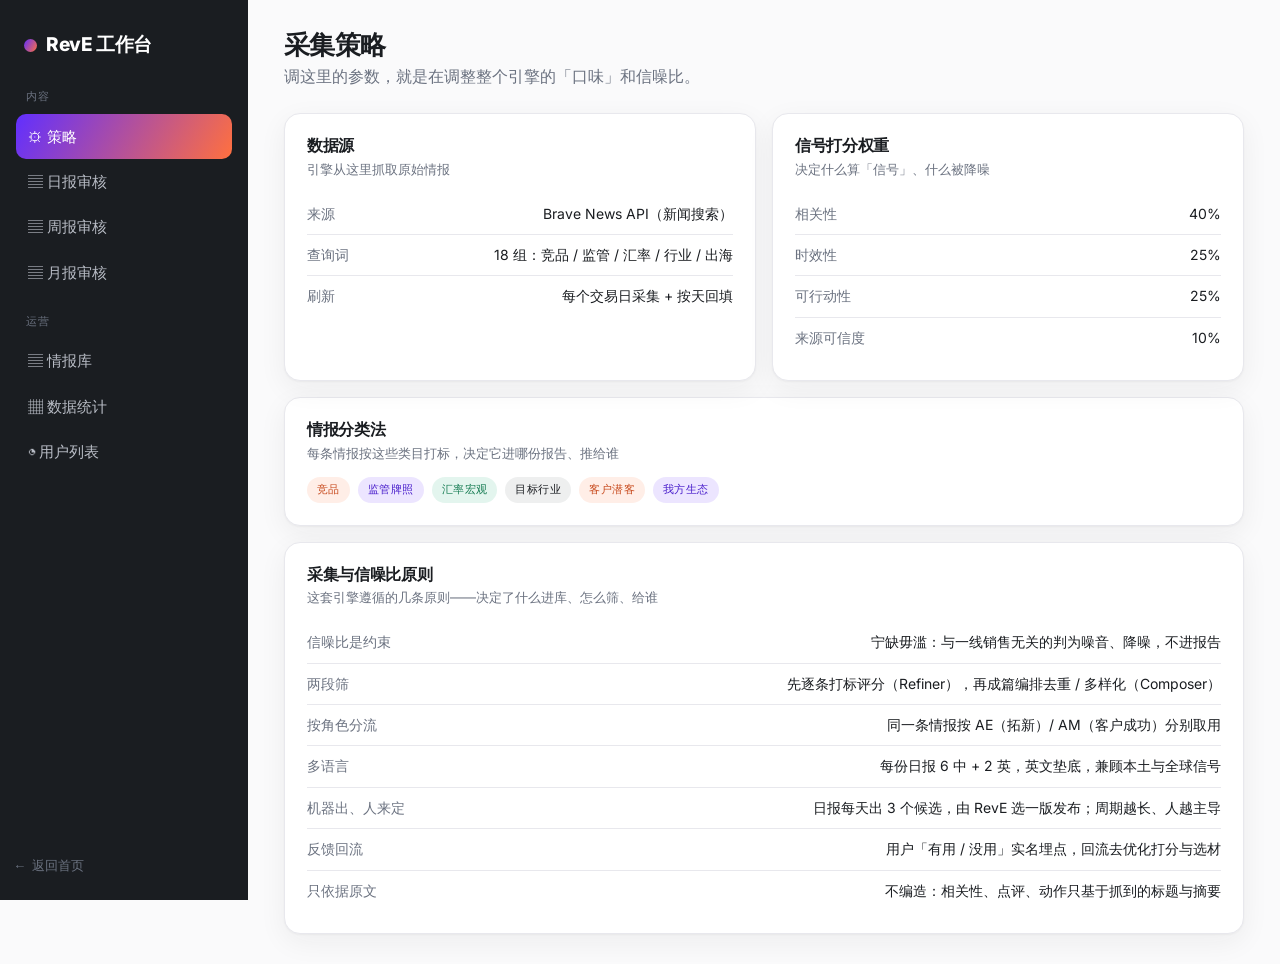
==== commit 9eda383d: "perf: 字体自托管，彻底去掉 Google Fonts 依赖 - 自托管 Inter(400-800) + JetBrains Mono(400/600) woff2（共 ~160KB），   s" ====
--- a/web/admin.html
+++ b/web/admin.html
@@ -4,8 +4,6 @@
 <meta charset="UTF-8">
 <meta name="viewport" content="width=device-width,initial-scale=1">
 <title>RevE 工作台 · Airwallex 销售情报</title>
-<link rel="preconnect" href="https://fonts.googleapis.com">
-<link href="https://fonts.googleapis.com/css2?family=Inter:wght@400;500;600;700;800&family=JetBrains+Mono:wght@400;600&display=swap" rel="stylesheet">
 <link rel="stylesheet" href="assets/style.css">
 </head>
 <body>
--- a/web/assets/style.css
+++ b/web/assets/style.css
@@ -1,6 +1,16 @@
 /* ===== Airwallex 销售情报平台 · 设计系统 =====
    品牌色：Shark #1A1D21 / Violet #612FFF / Orange #FF703F / White
    签名：紫→橙渐变 */
+
+/* 自托管字体：英文 Inter / 等宽 JetBrains Mono（中文走系统苹方/雅黑，见 --font）。
+   不依赖 Google Fonts，大陆也能秒开。 */
+@font-face{font-family:'Inter';font-style:normal;font-weight:400;font-display:swap;src:url('fonts/inter-400.woff2') format('woff2')}
+@font-face{font-family:'Inter';font-style:normal;font-weight:500;font-display:swap;src:url('fonts/inter-500.woff2') format('woff2')}
+@font-face{font-family:'Inter';font-style:normal;font-weight:600;font-display:swap;src:url('fonts/inter-600.woff2') format('woff2')}
+@font-face{font-family:'Inter';font-style:normal;font-weight:700;font-display:swap;src:url('fonts/inter-700.woff2') format('woff2')}
+@font-face{font-family:'Inter';font-style:normal;font-weight:800;font-display:swap;src:url('fonts/inter-800.woff2') format('woff2')}
+@font-face{font-family:'JetBrains Mono';font-style:normal;font-weight:400;font-display:swap;src:url('fonts/jbmono-400.woff2') format('woff2')}
+@font-face{font-family:'JetBrains Mono';font-style:normal;font-weight:600;font-display:swap;src:url('fonts/jbmono-600.woff2') format('woff2')}
 
 :root{
   --shark:#1A1D21;
